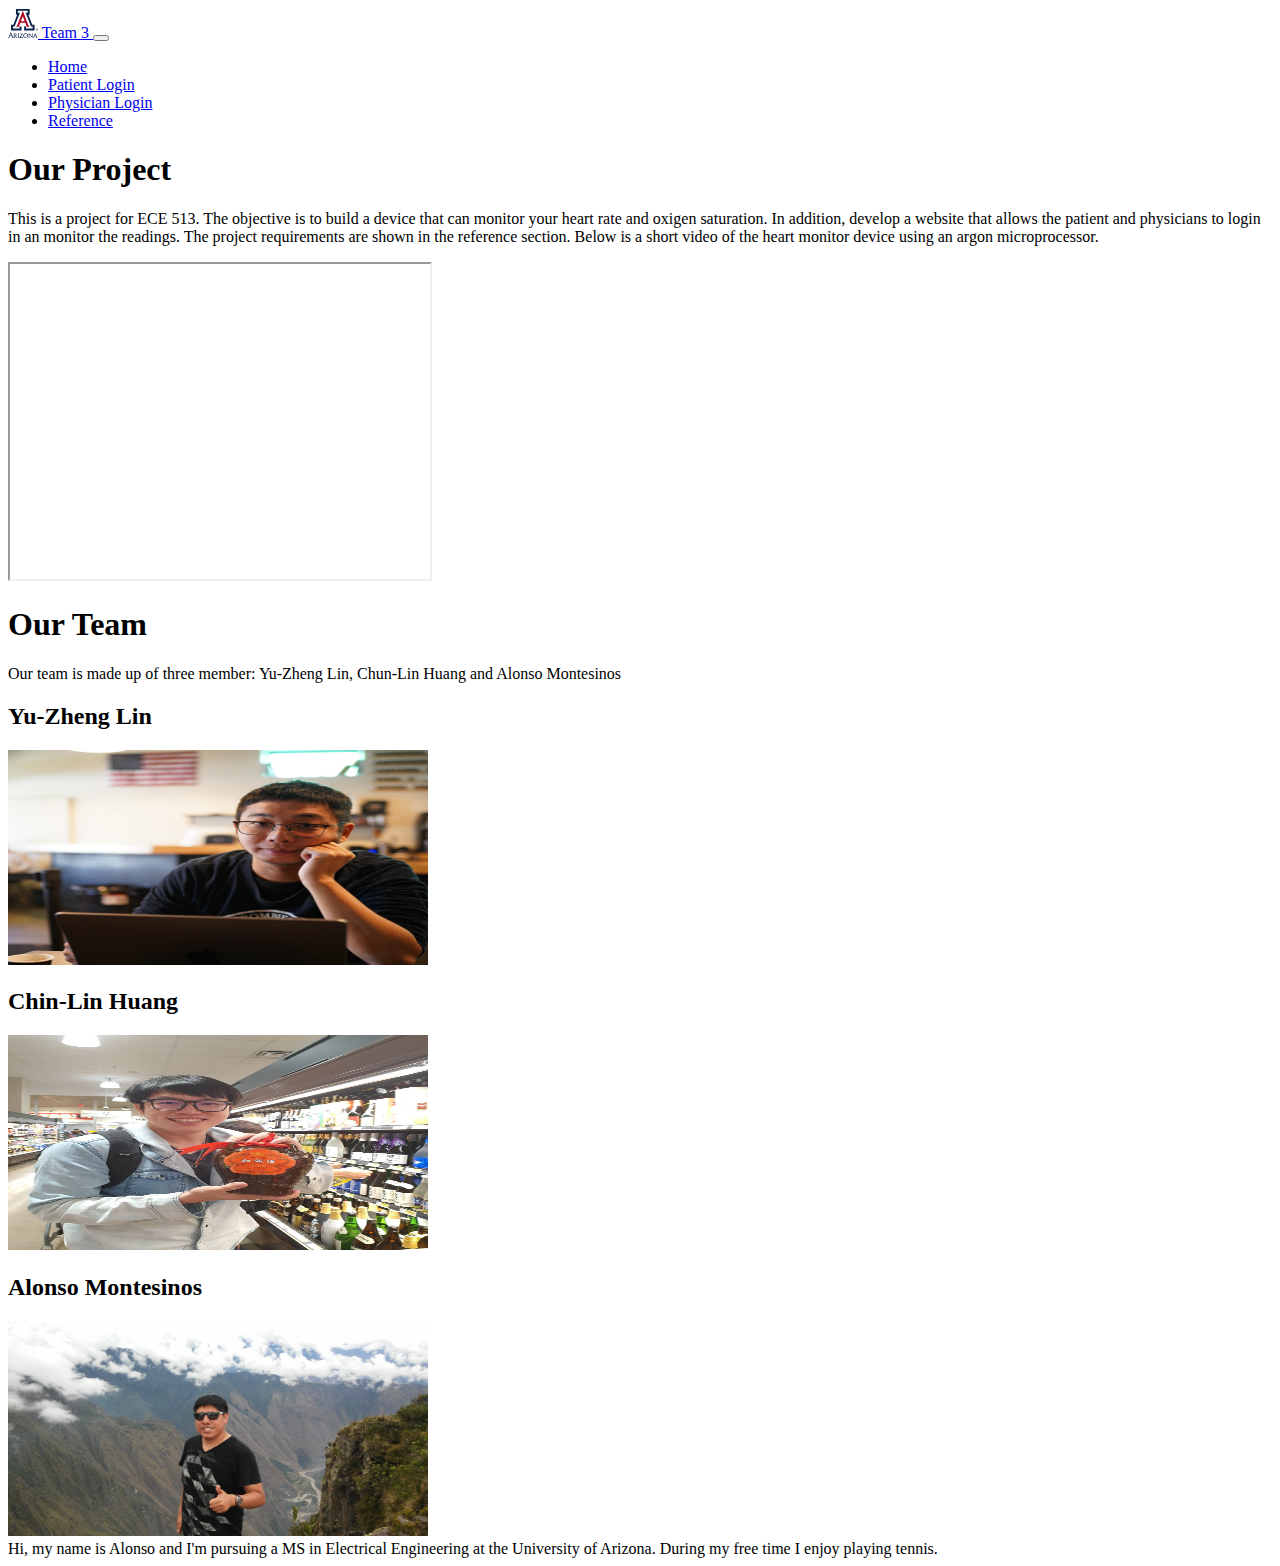
==== public/index.html @ a1119a45 "ECE513_Final (Patient Completed)" ====
<!DOCTYPE html>
<html lang="en">

<head>
    <!--Import Google Icon Font-->
    <meta charset="UTF-8">
    <!-- CSS only -->
    <link href="https://cdn.jsdelivr.net/npm/bootstrap@5.2.2/dist/css/bootstrap.min.css" rel="stylesheet"
        integrity="sha384-Zenh87qX5JnK2Jl0vWa8Ck2rdkQ2Bzep5IDxbcnCeuOxjzrPF/et3URy9Bv1WTRi" crossorigin="anonymous">


    <meta name="viewport" content="width=device-width, initial-scale=1.0" />

    <script src="https://code.jquery.com/jquery-3.6.1.min.js" type="text/javascript">
    </script>

    <title>Team 3</title>
</head>


<body>
    <nav class="navbar navbar-expand-lg navbar-light bg-light">
        <a class="navbar-brand" href="#" class="navbar-brand mb-0 h1">
            <img alt="UA logo" class="d-inline-block align-top" src="images/ua_logo3.svg" width="30" height="30" />
            Team 3
        </a>
        <button type="button" data-bs-toggle="collapse" data-bs-target="#navbarNav" class="navbar-toggler"
            aria-controls="navbarNav" aria-expanded="false" aria-label="Toggle navigation">
            <span class="navbar-toggle-icon"></span>

        </button>

        <div class="collapse navbar-collapse" id="navbarNav">
            <ul class="navbar-nav">
                <li class="nav-item active">
                    <a href="index.html" class="nav-link active">
                        Home
                    </a>
                </li>
                <li class="nav-item active">
                    <a href="loginPatient.html" class="nav-link">
                        Patient Login
                    </a>
                </li>
                <li class="nav-item active">
                    <a href="loginPhysician.html" class="nav-link">
                        Physician Login
                    </a>
                </li>
                <li class="nav-item active">
                    <a href="reference.html" class="nav-link">
                        Reference
                    </a>
                </li>

            </ul>


        </div>
    </nav>
    <div class="px-5">
        <h1>Our Project</h1>
        <p>      
            This is a project for ECE 513. The objective is to build a device that can monitor your heart rate and oxigen saturation.
            In addition, develop a website that allows the patient and physicians to login in an monitor the readings.
            The project requirements are shown in the reference section. 
            Below is a short video of the heart monitor device using an argon microprocessor.
        </p>
        <iframe width="420" height="315"
        src="https://www.youtube.com/embed/Iq_jlVTFSL0?autoplay=1&mute=1">
        </iframe>
        <h1>Our Team</h1> 
        <p> Our team is made up of three member:
            Yu-Zheng Lin, Chun-Lin Huang and Alonso Montesinos        
        </p>
        
        <h2>Yu-Zheng Lin</h2>
        <div class="py-2 col-sm-6 col-md-6 col-xs-12"> <img class="img-fluid"  src="images/yuzheng.jpg" alt="Yu-Zheng" width="420" height="215"></div>
    
        <h2>Chin-Lin Huang</h2>
        <div class="py-2 col-sm-6 col-md-6 col-xs-6"> <img class="img-fluid"  src="images/Chunlin.jpg" alt="Chin-Lin" width="420" height="215"></div>
    
        <h2>Alonso Montesinos</h2>
        <div class="row text-right">
            
                <div class="col-sm-4 col-md-4 col-xs-4"> <img class="img-fluid" src="images/Alonso_pic.jpg" alt="Alonso" width="420" height="215">
                </div>
                <div class="col-sm-4 col-md-4 col-xs-4"> Hi, my name is Alonso and I'm pursuing a MS in Electrical Engineering at the University of Arizona.
                During my free time I enjoy playing tennis.
                </div>
            </div>
    
    </div>









    <!-- JavaScript Bundle with Popper -->
    <script src="https://cdn.jsdelivr.net/npm/bootstrap@5.2.2/dist/js/bootstrap.bundle.min.js"
        integrity="sha384-OERcA2EqjJCMA+/3y+gxIOqMEjwtxJY7qPCqsdltbNJuaOe923+mo//f6V8Qbsw3"
        crossorigin="anonymous"></script>

</body>

</html>
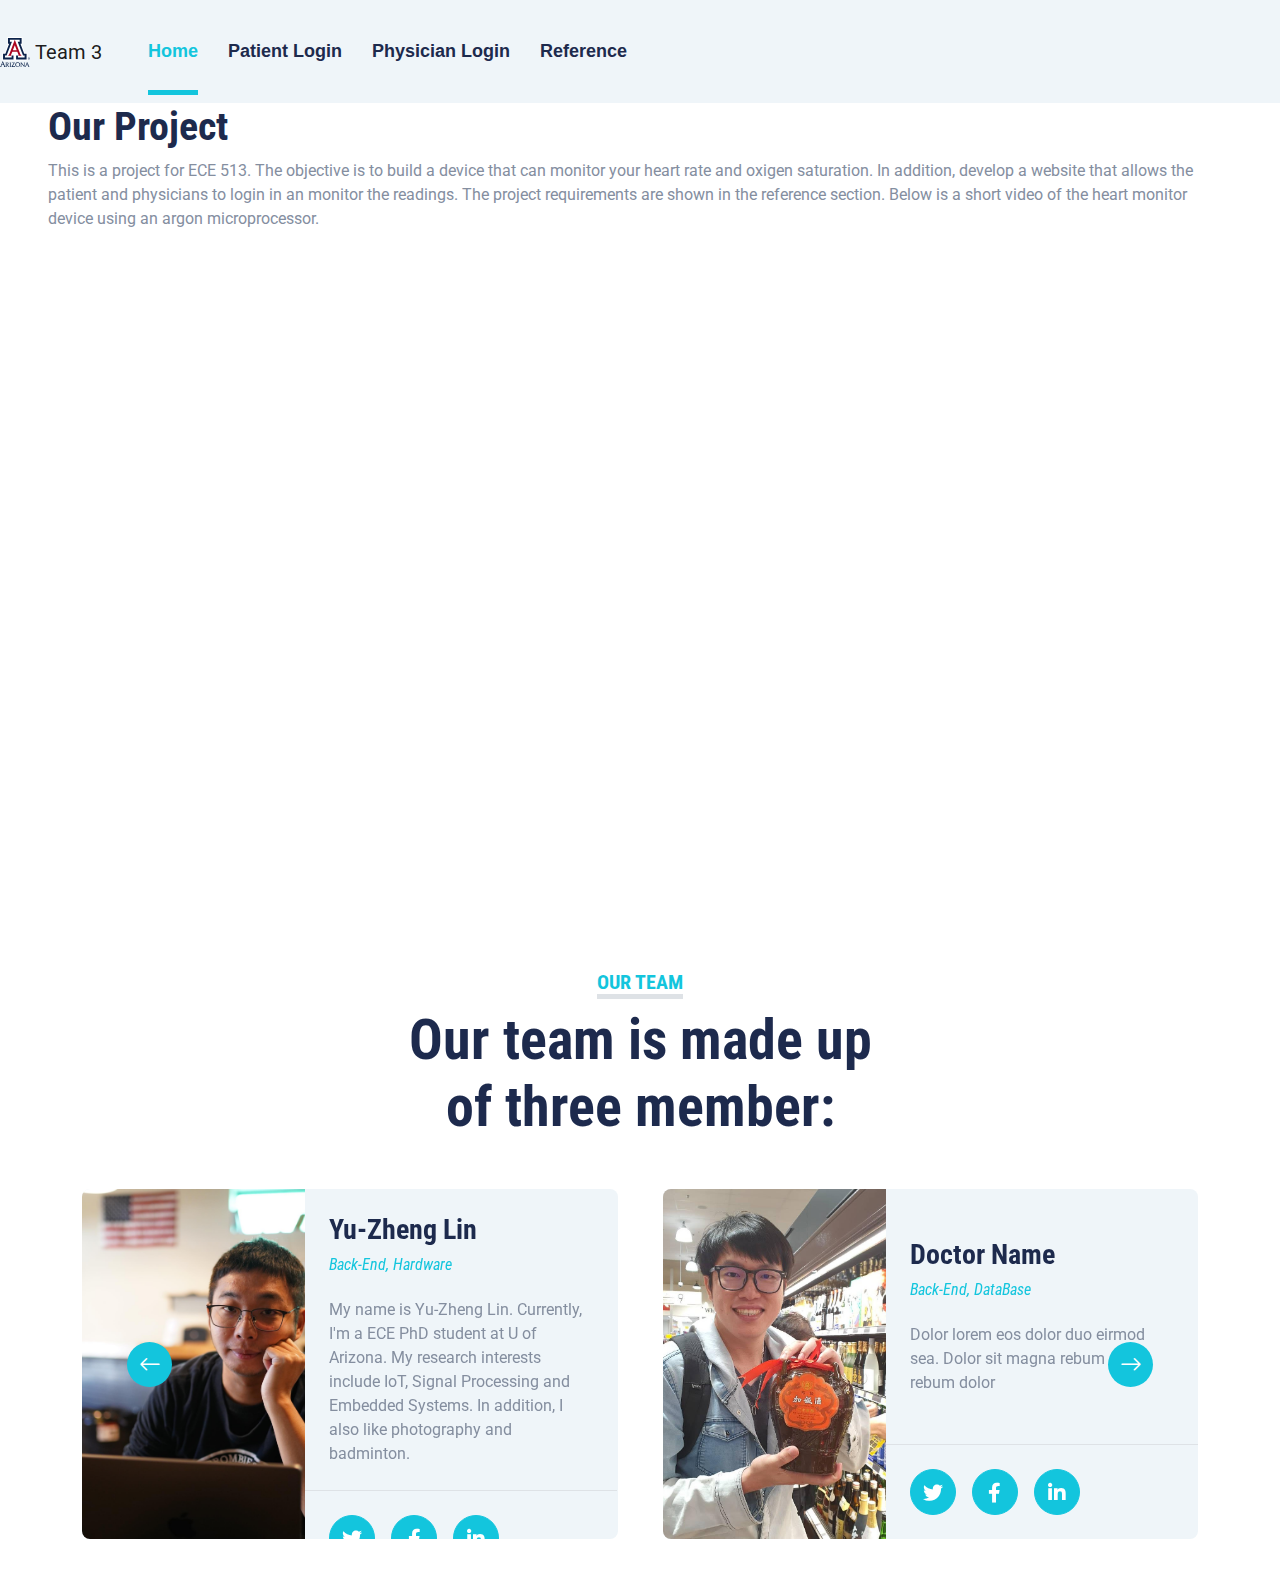
==== commit 0b396e00: "Update_Index" ====
--- a/public/index.html
+++ b/public/index.html
@@ -13,6 +13,27 @@
 
     <script src="https://code.jquery.com/jquery-3.6.1.min.js" type="text/javascript">
     </script>
+
+    <!-- Favicon -->
+    <link href="img/favicon.ico" rel="icon">
+
+    <!-- Google Web Fonts -->
+    <link rel="preconnect" href="https://fonts.gstatic.com">
+    <link href="https://fonts.googleapis.com/css2?family=Roboto+Condensed:wght@400;700&family=Roboto:wght@400;700&display=swap" rel="stylesheet">  
+
+    <!-- Icon Font Stylesheet -->
+    <link href="https://cdnjs.cloudflare.com/ajax/libs/font-awesome/5.15.0/css/all.min.css" rel="stylesheet">
+    <link href="https://cdn.jsdelivr.net/npm/bootstrap-icons@1.4.1/font/bootstrap-icons.css" rel="stylesheet">
+
+    <!-- Libraries Stylesheet -->
+    <link href="javascripts/lib/owlcarousel/assets/owl.carousel.min.css" rel="stylesheet">
+    <link href="javascripts/lib/tempusdominus/css/tempusdominus-bootstrap-4.min.css" rel="stylesheet" />
+
+    <!-- Customized Bootstrap Stylesheet -->
+    <link href="css/bootstrap.min.css" rel="stylesheet">
+
+    <!-- Template Stylesheet -->
+    <link href="css/style.css" rel="stylesheet">
 
     <title>Team 3</title>
 </head>
@@ -59,42 +80,131 @@
         </div>
     </nav>
     <div class="px-5">
+    <h1>Our Project</h1>
+    <p>
+        This is a project for ECE 513. The objective is to build a device that can monitor your heart rate and
+        oxigen saturation.
+        In addition, develop a website that allows the patient and physicians to login in an monitor the readings.
+        The project requirements are shown in the reference section.
+        Below is a short video of the heart monitor device using an argon microprocessor.
+    </p>
+
+    <div class="youtube">
+        <iframe width="100%" class="elementor-video-iframe" src="https://www.youtube.com/embed/Iq_jlVTFSL0?autoplay=1&mute=1" 
+        frameborder="0" allow="accelerometer; autoplay; encrypted-media; gyroscope; picture-in-picture" allowfullscreen>
+        </iframe>
+    </div> 
+    </div>
+
+    <!--<div class="px-5">
         <h1>Our Project</h1>
-        <p>      
-            This is a project for ECE 513. The objective is to build a device that can monitor your heart rate and oxigen saturation.
+        <p>
+            This is a project for ECE 513. The objective is to build a device that can monitor your heart rate and
+            oxigen saturation.
             In addition, develop a website that allows the patient and physicians to login in an monitor the readings.
-            The project requirements are shown in the reference section. 
+            The project requirements are shown in the reference section.
             Below is a short video of the heart monitor device using an argon microprocessor.
         </p>
-        <iframe width="420" height="315"
-        src="https://www.youtube.com/embed/Iq_jlVTFSL0?autoplay=1&mute=1">
+        <iframe src="https://www.youtube.com/embed/Iq_jlVTFSL0?autoplay=1&mute=1">
         </iframe>
-        <h1>Our Team</h1> 
+        <h1>Our Team</h1>
         <p> Our team is made up of three member:
-            Yu-Zheng Lin, Chun-Lin Huang and Alonso Montesinos        
+            Yu-Zheng Lin, Chun-Lin Huang and Alonso Montesinos
         </p>
-        
+
         <h2>Yu-Zheng Lin</h2>
-        <div class="py-2 col-sm-6 col-md-6 col-xs-12"> <img class="img-fluid"  src="images/yuzheng.jpg" alt="Yu-Zheng" width="420" height="215"></div>
-    
+        <div class="py-2 col-sm-6 col-md-6 col-xs-12"> <img class="img-fluid" src="images/yuzheng.jpg" alt="Yu-Zheng"
+                width="420" height="215"></div>
+
         <h2>Chin-Lin Huang</h2>
-        <div class="py-2 col-sm-6 col-md-6 col-xs-6"> <img class="img-fluid"  src="images/Chunlin.jpg" alt="Chin-Lin" width="420" height="215"></div>
-    
+        <div class="py-2 col-sm-6 col-md-6 col-xs-6"> <img class="img-fluid" src="images/Chunlin.jpg" alt="Chin-Lin"
+                width="420" height="215"></div>
+
         <h2>Alonso Montesinos</h2>
         <div class="row text-right">
-            
-                <div class="col-sm-4 col-md-4 col-xs-4"> <img class="img-fluid" src="images/Alonso_pic.jpg" alt="Alonso" width="420" height="215">
+
+            <div class="col-sm-4 col-md-4 col-xs-4"> <img class="img-fluid" src="images/Alonso_pic.jpg" alt="Alonso"
+                    width="420" height="215">
+            </div>
+            <div class="col-sm-4 col-md-4 col-xs-4"> Hi, my name is Alonso and I'm pursuing a MS in Electrical
+                Engineering at the University of Arizona.
+                During my free time I enjoy playing tennis.
+            </div>
+        </div> -->
+
+    <!-- Team Start -->
+    <div class="container-fluid py-5">
+        <div class="container">
+            <div class="text-center mx-auto mb-5" style="max-width: 500px;">
+                <h5 class="d-inline-block text-primary text-uppercase border-bottom border-5">Our Team</h5>
+                <h1 class="display-4">Our team is made up of three member:</h1>
+            </div>
+            <div class="owl-carousel team-carousel position-relative">
+                <div class="team-item">
+                    <div class="row g-0 bg-light rounded overflow-hidden">
+                        <div class="col-12 col-sm-5 h-100">
+                            <img class="img-fluid h-100" src="images/yuzheng.jpg" style="object-fit: cover;">
+                        </div>
+                        <div class="col-12 col-sm-7 h-100 d-flex flex-column">
+                            <div class="mt-auto p-4">
+                                <h3>Yu-Zheng Lin</h3>
+                                <h6 class="fw-normal fst-italic text-primary mb-4">Back-End, Hardware</h6>
+                                <p class="m-0">My name is Yu-Zheng Lin. Currently, I'm a ECE PhD student at U of Arizona. My research interests include IoT, Signal Processing and Embedded Systems. In addition, I also like photography and badminton.</p>
+                            </div>
+                            <div class="d-flex mt-auto border-top p-4">
+                                <a class="btn btn-lg btn-primary btn-lg-square rounded-circle me-3" href="#"><i class="fab fa-twitter"></i></a>
+                                <a class="btn btn-lg btn-primary btn-lg-square rounded-circle me-3" href="#"><i class="fab fa-facebook-f"></i></a>
+                                <a class="btn btn-lg btn-primary btn-lg-square rounded-circle" href="#"><i class="fab fa-linkedin-in"></i></a>
+                            </div>
+                        </div>
+                    </div>
                 </div>
-                <div class="col-sm-4 col-md-4 col-xs-4"> Hi, my name is Alonso and I'm pursuing a MS in Electrical Engineering at the University of Arizona.
-                During my free time I enjoy playing tennis.
+                <div class="team-item">
+                    <div class="row g-0 bg-light rounded overflow-hidden">
+                        <div class="col-12 col-sm-5 h-100">
+                            <img class="img-fluid h-100" src="images/Chunlin.jpg" style="object-fit: cover;">
+                        </div>
+                        <div class="col-12 col-sm-7 h-100 d-flex flex-column">
+                            <div class="mt-auto p-4">
+                                <h3>Doctor Name</h3>
+                                <h6 class="fw-normal fst-italic text-primary mb-4">Back-End, DataBase</h6>
+                                <p class="m-0">Dolor lorem eos dolor duo eirmod sea. Dolor sit magna rebum clita rebum dolor</p>
+                            </div>
+                            <div class="d-flex mt-auto border-top p-4">
+                                <a class="btn btn-lg btn-primary btn-lg-square rounded-circle me-3" href="#"><i class="fab fa-twitter"></i></a>
+                                <a class="btn btn-lg btn-primary btn-lg-square rounded-circle me-3" href="#"><i class="fab fa-facebook-f"></i></a>
+                                <a class="btn btn-lg btn-primary btn-lg-square rounded-circle" href="#"><i class="fab fa-linkedin-in"></i></a>
+                            </div>
+                        </div>
+                    </div>
                 </div>
-            </div>
-    
+                <div class="team-item">
+                    <div class="row g-0 bg-light rounded overflow-hidden">
+                        <div class="col-12 col-sm-5 h-100">
+                            <img class="img-fluid h-100" src="images/Alonso_pic.jpg" style="object-fit: cover;">
+                        </div>
+                        <div class="col-12 col-sm-7 h-100 d-flex flex-column">
+                            <div class="mt-auto p-4">
+                                <h3>Alonso Montesinos</h3>
+                                <h6 class="fw-normal fst-italic text-primary mb-4">Front-End, DataBase</h6>
+                                <p class="m-0">Hi, my name is Alonso and I'm pursuing a MS in Electrical
+                                    Engineering at the University of Arizona.
+                                    During my free time I enjoy playing tennis.</p>
+                            </div>
+                            <div class="d-flex mt-auto border-top p-4">
+                                <a class="btn btn-lg btn-primary btn-lg-square rounded-circle me-3" href="#"><i class="fab fa-twitter"></i></a>
+                                <a class="btn btn-lg btn-primary btn-lg-square rounded-circle me-3" href="#"><i class="fab fa-facebook-f"></i></a>
+                                <a class="btn btn-lg btn-primary btn-lg-square rounded-circle" href="#"><i class="fab fa-linkedin-in"></i></a>
+                            </div>
+                        </div>
+                    </div>
+                </div>
+            </div>
+        </div>
     </div>
-
-
-
-
+    <!-- Team End -->
+
+    </div>
 
 
 
@@ -104,7 +214,14 @@
     <script src="https://cdn.jsdelivr.net/npm/bootstrap@5.2.2/dist/js/bootstrap.bundle.min.js"
         integrity="sha384-OERcA2EqjJCMA+/3y+gxIOqMEjwtxJY7qPCqsdltbNJuaOe923+mo//f6V8Qbsw3"
         crossorigin="anonymous"></script>
-
+        <script src="javascripts/lib/easing/easing.min.js"></script>
+        <script src="javascripts/lib/owlcarousel/owl.carousel.min.js"></script>
+        <script src="javascripts/lib/waypoints/waypoints.min.js"></script>
+        <script src="javascripts/lib/tempusdominus/js/moment.min.js"></script>
+        <script src="javascripts/lib/tempusdominus/js/moment-timezone.min.js"></script>
+        <script src="javascripts/lib/tempusdominus/js/tempusdominus-bootstrap-4.min.js"></script>
+    <!-- Template Javascript -->
+    <script src="javascripts/js/main.js"></script>
 </body>
 
 </html>--- a/public/css/style.css
+++ b/public/css/style.css
@@ -0,0 +1,259 @@
+/********** Template CSS **********/
+.youtube {
+    padding-bottom: 57%;
+    position: relative;
+}
+
+.elementor-video-iframe {
+    max-width: 100%;
+    width: 100%;
+    border: none;
+    position: absolute;
+    height: 100%;
+}
+
+:root {
+    --primary: #13C5DD;
+    --secondary: #354F8E;
+    --light: #EFF5F9;
+    --dark: #1D2A4D;
+}
+
+.btn {
+    font-weight: 700;
+    transition: .5s;
+}
+
+.btn:hover {
+    -webkit-box-shadow: 0 8px 6px -6px #555555;
+    -moz-box-shadow: 0 8px 6px -6px #555555;
+    box-shadow: 0 8px 6px -6px #555555;
+}
+
+.btn-primary {
+    color: #FFFFFF;
+}
+
+.btn-square {
+    width: 36px;
+    height: 36px;
+}
+
+.btn-sm-square {
+    width: 28px;
+    height: 28px;
+}
+
+.btn-lg-square {
+    width: 46px;
+    height: 46px;
+}
+
+.btn-square,
+.btn-sm-square,
+.btn-lg-square {
+    padding-left: 0;
+    padding-right: 0;
+    text-align: center;
+}
+
+.back-to-top {
+    position: fixed;
+    display: none;
+    right: 30px;
+    bottom: 0;
+    border-radius: 50% 50% 0 0;
+    z-index: 99;
+}
+
+.navbar-light .navbar-nav .nav-link {
+    font-family: 'Jost', sans-serif;
+    position: relative;
+    margin-left: 30px;
+    padding: 30px 0;
+    font-size: 18px;
+    font-weight: 700;
+    color: var(--dark);
+    outline: none;
+    transition: .5s;
+}
+
+.navbar-light .navbar-nav .nav-link:hover,
+.navbar-light .navbar-nav .nav-link.active {
+    color: var(--primary);
+}
+
+@media (min-width: 992px) {
+    .navbar-light .navbar-nav .nav-link::before {
+        position: absolute;
+        content: "";
+        width: 0;
+        height: 5px;
+        bottom: 0;
+        left: 50%;
+        background: var(--primary);
+        transition: .5s;
+    }
+
+    .navbar-light .navbar-nav .nav-link:hover::before,
+    .navbar-light .navbar-nav .nav-link.active::before {
+        width: 100%;
+        left: 0;
+    }
+}
+
+@media (max-width: 991.98px) {
+    .navbar-light .navbar-nav .nav-link {
+        margin-left: 0;
+        padding: 10px 0;
+    }
+}
+
+.hero-header {
+    background: url(../img/hero.jpg) top right no-repeat;
+    background-size: cover;
+}
+
+.service-item {
+    position: relative;
+    height: 350px;
+    padding: 0 30px;
+    transition: .5s;
+}
+
+.service-item .service-icon {
+    width: 150px;
+    height: 100px;
+    display: flex;
+    align-items: center;
+    justify-content: center;
+    background: var(--primary);
+    border-radius: 50%;
+    transform: rotate(-14deg);
+}
+
+.service-item .service-icon i {
+    transform: rotate(15deg);
+}
+
+.service-item a.btn {
+    position: absolute;
+    width: 60px;
+    bottom: -48px;
+    left: 50%;
+    margin-left: -30px;
+    opacity: 0;
+}
+
+.service-item:hover a.btn {
+    bottom: -24px;
+    opacity: 1;
+}
+
+.price-carousel::after {
+    position: absolute;
+    content: "";
+    width: 100%;
+    height: 50%;
+    bottom: 0;
+    left: 0;
+    background: var(--primary);
+    border-radius: 8px 8px 50% 50%;
+    z-index: -1;
+}
+
+.price-carousel .owl-nav {
+    margin-top: 35px;
+    width: 100%;
+    text-align: center;
+    display: flex;
+    justify-content: center;
+}
+
+.price-carousel .owl-nav .owl-prev,
+.price-carousel .owl-nav .owl-next {
+    position: relative;
+    margin: 0 5px;
+    width: 45px;
+    height: 45px;
+    display: flex;
+    align-items: center;
+    justify-content: center;
+    color: var(--primary);
+    background: #FFFFFF;
+    font-size: 22px;
+    border-radius: 45px;
+    transition: .5s;
+}
+
+.price-carousel .owl-nav .owl-prev:hover,
+.price-carousel .owl-nav .owl-next:hover {
+    color: var(--dark);
+}
+
+@media (min-width: 576px) {
+    .team-item .row {
+        height: 350px;
+    }
+}
+
+.team-carousel .owl-nav {
+    position: absolute;
+    padding: 0 45px;
+    width: 100%;
+    height: 45px;
+    top: calc(50% - 22.5px);
+    left: 0;
+    display: flex;
+    justify-content: space-between;
+}
+
+.team-carousel .owl-nav .owl-prev,
+.team-carousel .owl-nav .owl-next {
+    position: relative;
+    width: 45px;
+    height: 45px;
+    display: flex;
+    align-items: center;
+    justify-content: center;
+    color: #FFFFFF;
+    background: var(--primary);
+    border-radius: 45px;
+    font-size: 22px;
+    transition: .5s;
+}
+
+.team-carousel .owl-nav .owl-prev:hover,
+.team-carousel .owl-nav .owl-next:hover {
+    background: var(--dark);
+}
+
+.testimonial-carousel .owl-dots {
+    margin-top: 15px;
+    display: flex;
+    align-items: center;
+    justify-content: center;
+}
+
+.testimonial-carousel .owl-dot {
+    position: relative;
+    display: inline-block;
+    margin: 0 5px;
+    width: 20px;
+    height: 20px;
+    background: var(--light);
+    border: 2px solid var(--primary);
+    border-radius: 20px;
+    transition: .5s;
+}
+
+.testimonial-carousel .owl-dot.active {
+    width: 40px;
+    height: 40px;
+    background: var(--primary);
+}
+
+.testimonial-carousel .owl-item img {
+    width: 150px;
+    height: 150px;
+}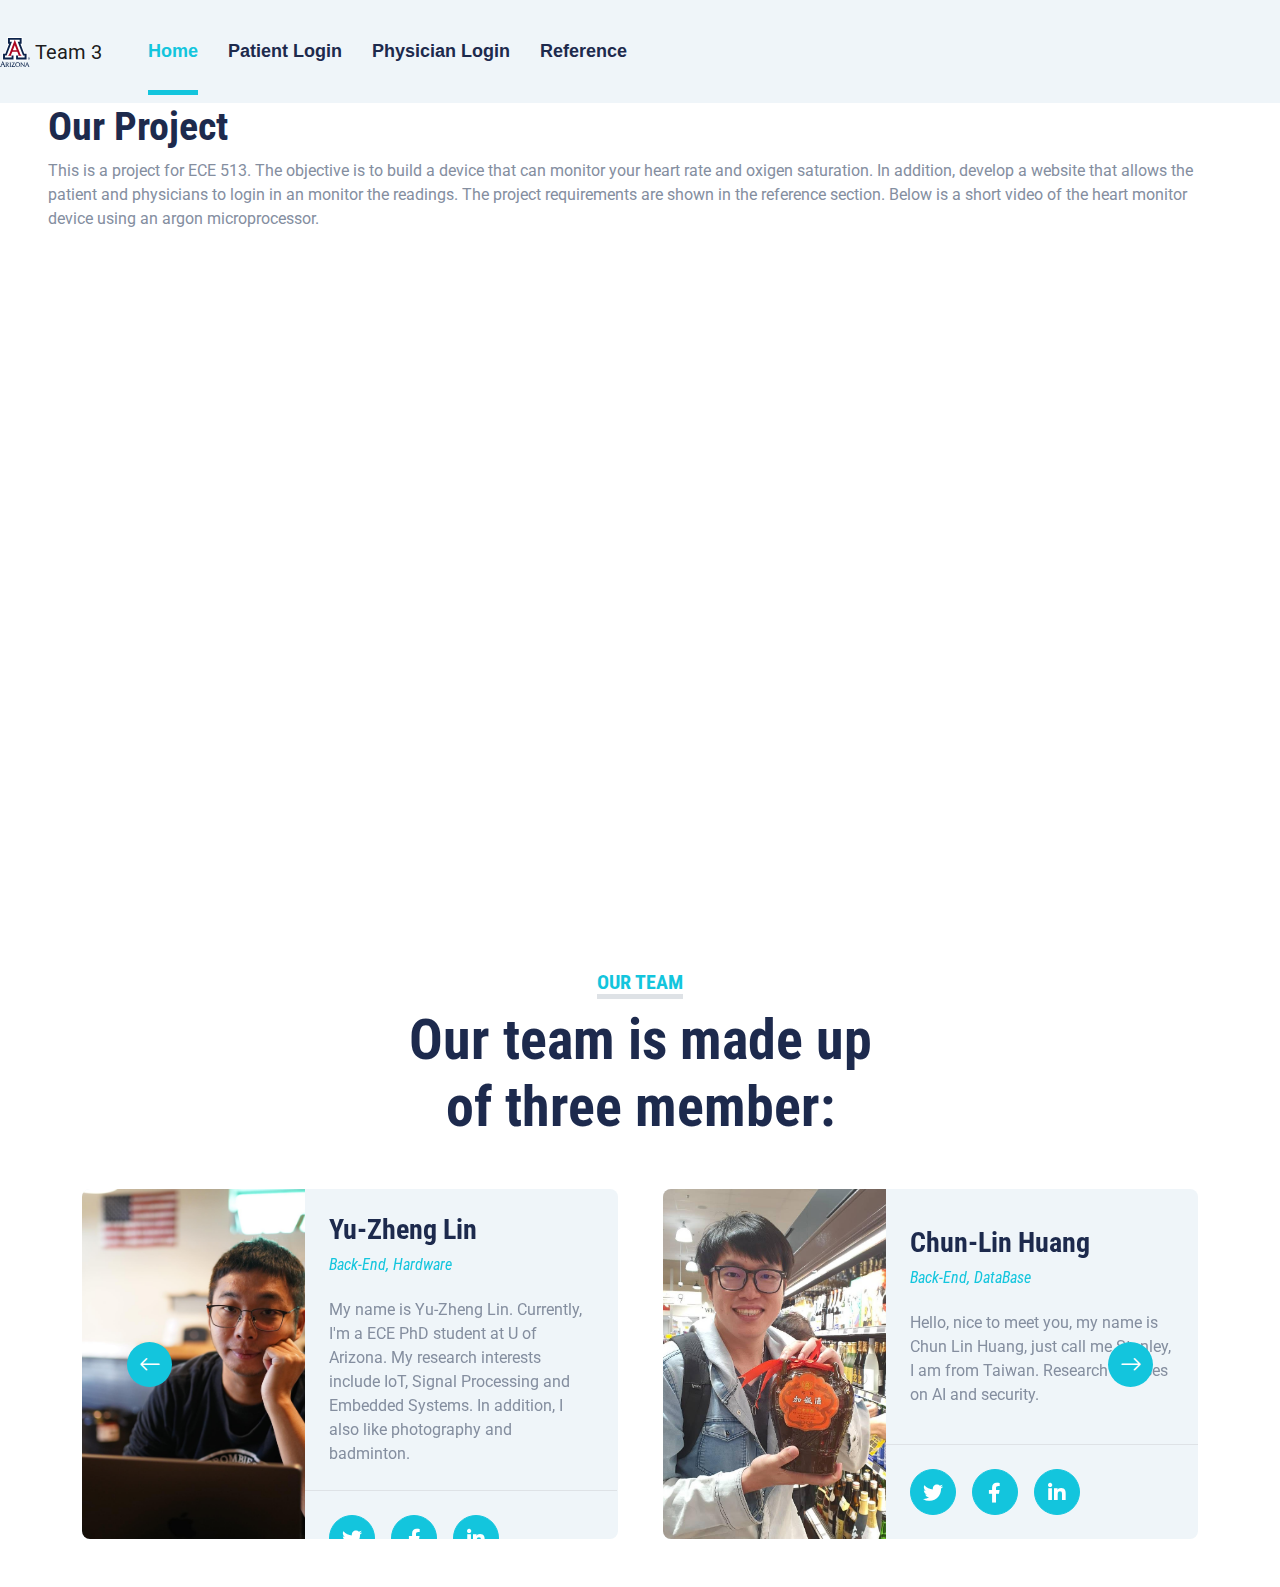
==== commit 9810a754: "Update Profile" ====
--- a/public/index.html
+++ b/public/index.html
@@ -166,9 +166,9 @@
                         </div>
                         <div class="col-12 col-sm-7 h-100 d-flex flex-column">
                             <div class="mt-auto p-4">
-                                <h3>Doctor Name</h3>
+                                <h3>Chun-Lin Huang</h3>
                                 <h6 class="fw-normal fst-italic text-primary mb-4">Back-End, DataBase</h6>
-                                <p class="m-0">Dolor lorem eos dolor duo eirmod sea. Dolor sit magna rebum clita rebum dolor</p>
+                                <p class="m-0">Hello, nice to meet you, my name is Chun Lin Huang, just call me Stanley, I am from Taiwan. Research focuses on AI and security.</p>
                             </div>
                             <div class="d-flex mt-auto border-top p-4">
                                 <a class="btn btn-lg btn-primary btn-lg-square rounded-circle me-3" href="#"><i class="fab fa-twitter"></i></a>
